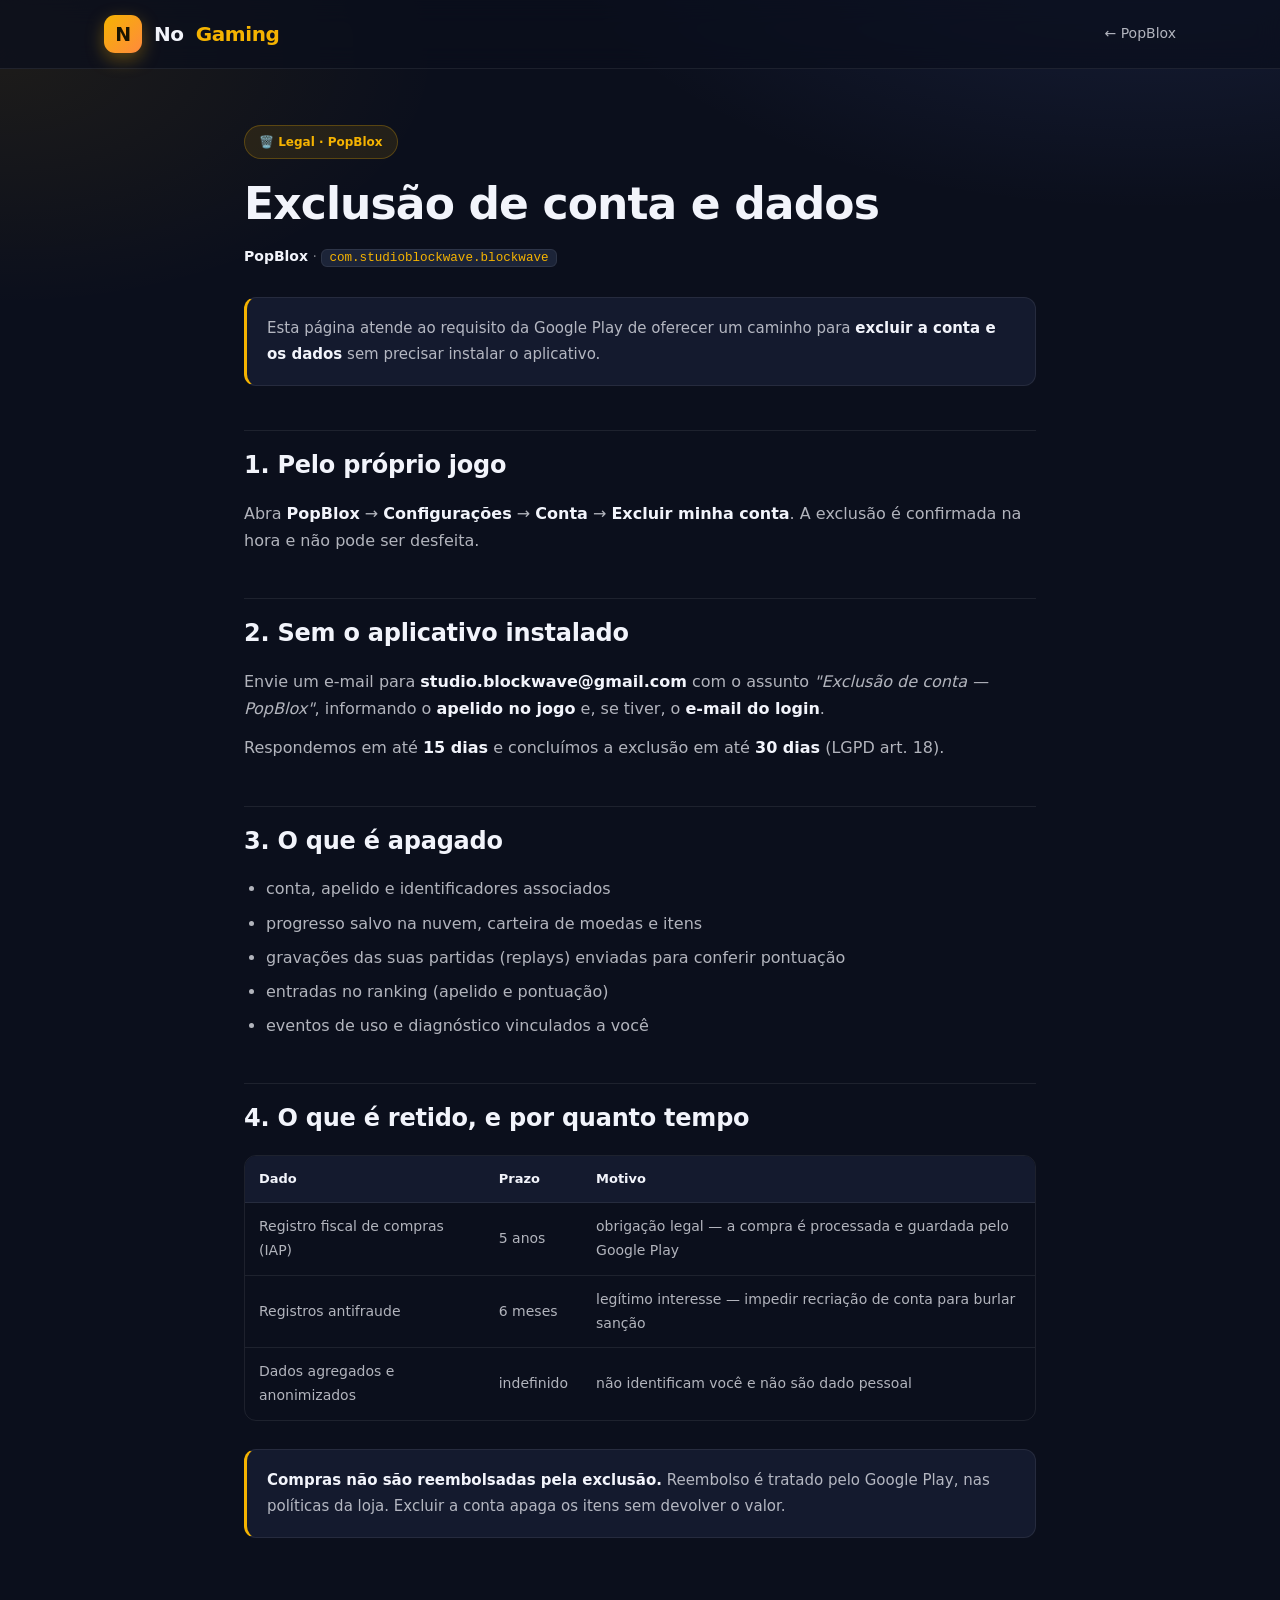
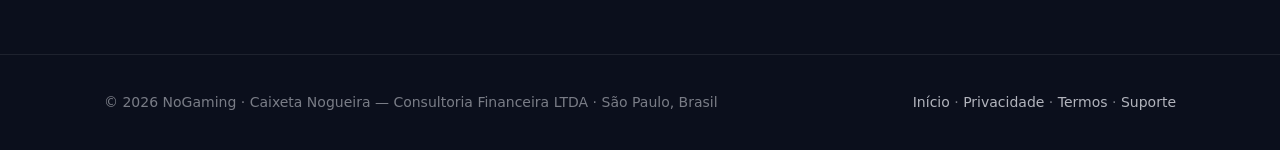
==== exclusao-de-conta.html @ 990e5836 "Documentos legais de PopBlox (gerado por NoGamingKit/Python/legalkit)" ====
<!DOCTYPE html>
<html lang="pt-BR">
<head>
<meta charset="utf-8">
<meta name="viewport" content="width=device-width, initial-scale=1">
<title>Exclusão de conta e dados — PopBlox</title>
<link rel="stylesheet" href="theme.css">
</head>
<body>
<header>
  <div class="nav">
    <a class="brand" href="https://caixeta94.github.io/nogaming-site/"><span class="logo">N</span>No<b>Gaming</b></a>
    <a class="back" href="index.html">← PopBlox</a>
  </div>
</header>
<main class="doc">
  <div class="wrap">
    <div class="kicker">🗑️ Legal · PopBlox</div>
    <h1>Exclusão de conta e dados</h1>
    <p class="meta"><strong>PopBlox</strong> · <code>com.studioblockwave.blockwave</code></p>
    <div class="callout">
      Esta página atende ao requisito da Google Play de oferecer um caminho para
      <strong>excluir a conta e os dados</strong> sem precisar instalar o aplicativo.
    </div>
    <h2>1. Pelo próprio jogo</h2>
    <p>Abra <strong>PopBlox</strong> → <strong>Configurações</strong> →
       <strong>Conta</strong> → <strong>Excluir minha conta</strong>. A exclusão é confirmada
       na hora e não pode ser desfeita.</p>
    <h2>2. Sem o aplicativo instalado</h2>
    <p>Envie um e-mail para <a href="mailto:studio.blockwave@gmail.com?subject=Exclus%C3%A3o%20de%20conta%20-%20PopBlox"><strong>studio.blockwave@gmail.com</strong></a>
       com o assunto <em>"Exclusão de conta — PopBlox"</em>, informando o
       <strong>apelido no jogo</strong> e, se tiver, o <strong>e-mail do login</strong>.</p>
    <p>Respondemos em até <strong>15 dias</strong> e concluímos a exclusão em até
       <strong>30 dias</strong> (LGPD art. 18).</p>
    <h2>3. O que é apagado</h2>
    <ul>
      <li>conta, apelido e identificadores associados</li>
      <li>progresso salvo na nuvem, carteira de moedas e itens</li><li>gravações das suas partidas (replays) enviadas para conferir pontuação</li><li>entradas no ranking (apelido e pontuação)</li>
      <li>eventos de uso e diagnóstico vinculados a você</li>
    </ul>
    <h2>4. O que é retido, e por quanto tempo</h2>
    <div class="table-scroll"><table>
      <tr><th>Dado</th><th>Prazo</th><th>Motivo</th></tr>
      <tr><td>Registro fiscal de compras (IAP)</td><td>5 anos</td><td>obrigação legal — a compra é processada e guardada pelo Google Play</td></tr>
      <tr><td>Registros antifraude</td><td>6 meses</td><td>legítimo interesse — impedir recriação de conta para burlar sanção</td></tr>
      <tr><td>Dados agregados e anonimizados</td><td>indefinido</td><td>não identificam você e não são dado pessoal</td></tr>
    </table></div>
    <div class="callout">
      <strong>Compras não são reembolsadas pela exclusão.</strong> Reembolso é tratado pelo
      Google Play, nas políticas da loja. Excluir a conta apaga os itens sem devolver o valor.
    </div>
  </div>
</main>
<footer>
  <div class="foot">
    <span>© 2026 NoGaming · Caixeta Nogueira — Consultoria Financeira LTDA · São Paulo, Brasil</span>
    <span>
      <a href="index.html">Início</a> ·
      <a href="privacidade.html">Privacidade</a> ·
      <a href="termos.html">Termos</a> ·
      <a href="suporte.html">Suporte</a>
    </span>
  </div>
</footer>
</body>
</html>
---- theme.css ----
:root{
    --bg:#0b0f1c; --surface-1:#141a2e; --surface-2:#1c2438; --surface-3:#28324e;
    --line:rgba(255,255,255,.08); --text:#f2f4fb; --muted:rgba(242,244,251,.72);
    --dim:rgba(242,244,251,.48); --accent:#f5b301; --accent-2:#6c8cff; --ok:#37d67a;
    --radius:16px; --radius-lg:24px;
  }
  *{box-sizing:border-box;margin:0;padding:0}
  html{scroll-behavior:smooth}
  body{
    background:var(--bg); color:var(--text);
    font-family:'Poppins',system-ui,-apple-system,Segoe UI,Roboto,sans-serif;
    line-height:1.7; -webkit-font-smoothing:antialiased;
    background-image:
      radial-gradient(1000px 500px at 90% -10%, rgba(108,140,255,.14), transparent 60%),
      radial-gradient(800px 460px at 0% 6%, rgba(245,179,1,.08), transparent 55%);
    background-attachment:fixed;
  }
  a{color:var(--accent-2);text-decoration:none}
  a:hover{text-decoration:underline}
  .wrap{max-width:840px;margin:0 auto;padding:0 24px}

  header{position:sticky;top:0;z-index:50;backdrop-filter:blur(12px);
    background:rgba(11,15,28,.72);border-bottom:1px solid var(--line)}
  .nav{max-width:1120px;margin:0 auto;padding:0 24px;display:flex;align-items:center;
    justify-content:space-between;height:68px}
  .brand{display:flex;align-items:center;gap:12px;font-weight:800;font-size:20px;letter-spacing:-.02em;color:var(--text)}
  .brand:hover{text-decoration:none}
  .logo{width:38px;height:38px;border-radius:11px;display:grid;place-items:center;
    background:linear-gradient(135deg,var(--accent),#ff8a3d);color:#1a1400;font-weight:800;font-size:19px;
    box-shadow:0 6px 18px rgba(245,179,1,.35)}
  .brand b{color:var(--accent)}
  .back{font-size:14px;color:var(--muted)}
  .back:hover{color:var(--text)}

  .doc{padding:56px 0 40px}
  .kicker{display:inline-flex;align-items:center;gap:8px;font-size:12px;font-weight:600;
    color:var(--accent);background:rgba(245,179,1,.10);border:1px solid rgba(245,179,1,.25);
    padding:6px 14px;border-radius:999px;margin-bottom:20px}
  h1{font-size:clamp(30px,5vw,44px);font-weight:800;letter-spacing:-.02em;line-height:1.12;margin-bottom:16px}
  .meta{color:var(--dim);font-size:14px;margin-bottom:8px}

  .callout{background:var(--surface-1);border:1px solid var(--line);border-left:3px solid var(--accent);
    border-radius:12px;padding:18px 20px;margin:28px 0;color:var(--muted);font-size:15px}

  h2{font-size:24px;font-weight:700;letter-spacing:-.01em;margin:44px 0 14px;padding-top:14px;
    border-top:1px solid var(--line)}
  h3{font-size:18px;font-weight:600;margin:26px 0 10px;color:var(--text)}
  p{color:var(--muted);margin:12px 0}
  ul,ol{color:var(--muted);margin:12px 0 12px 22px}
  li{margin:7px 0}
  strong{color:var(--text);font-weight:600}
  code{background:var(--surface-2);border:1px solid var(--line);border-radius:6px;
    padding:1px 7px;font-size:.9em;color:var(--accent)}

  .table-scroll{overflow-x:auto;margin:16px 0;border:1px solid var(--line);border-radius:12px}
  table{width:100%;border-collapse:collapse;font-size:14px;min-width:480px}
  th,td{text-align:left;padding:12px 14px;border-bottom:1px solid var(--line);color:var(--muted)}
  th{background:var(--surface-1);color:var(--text);font-weight:600;font-size:13px}
  tr:last-child td{border-bottom:none}

  .yes{color:var(--ok)} .no{color:#ff6b6b}

  footer{border-top:1px solid var(--line);padding:36px 0;margin-top:48px}
  .foot{max-width:1120px;margin:0 auto;padding:0 24px;display:flex;justify-content:space-between;
    align-items:center;gap:20px;flex-wrap:wrap;font-size:14px;color:var(--dim)}
  .foot a{color:var(--muted)} .foot a:hover{color:var(--text)}
  .foot-links{display:flex;gap:22px;flex-wrap:wrap}
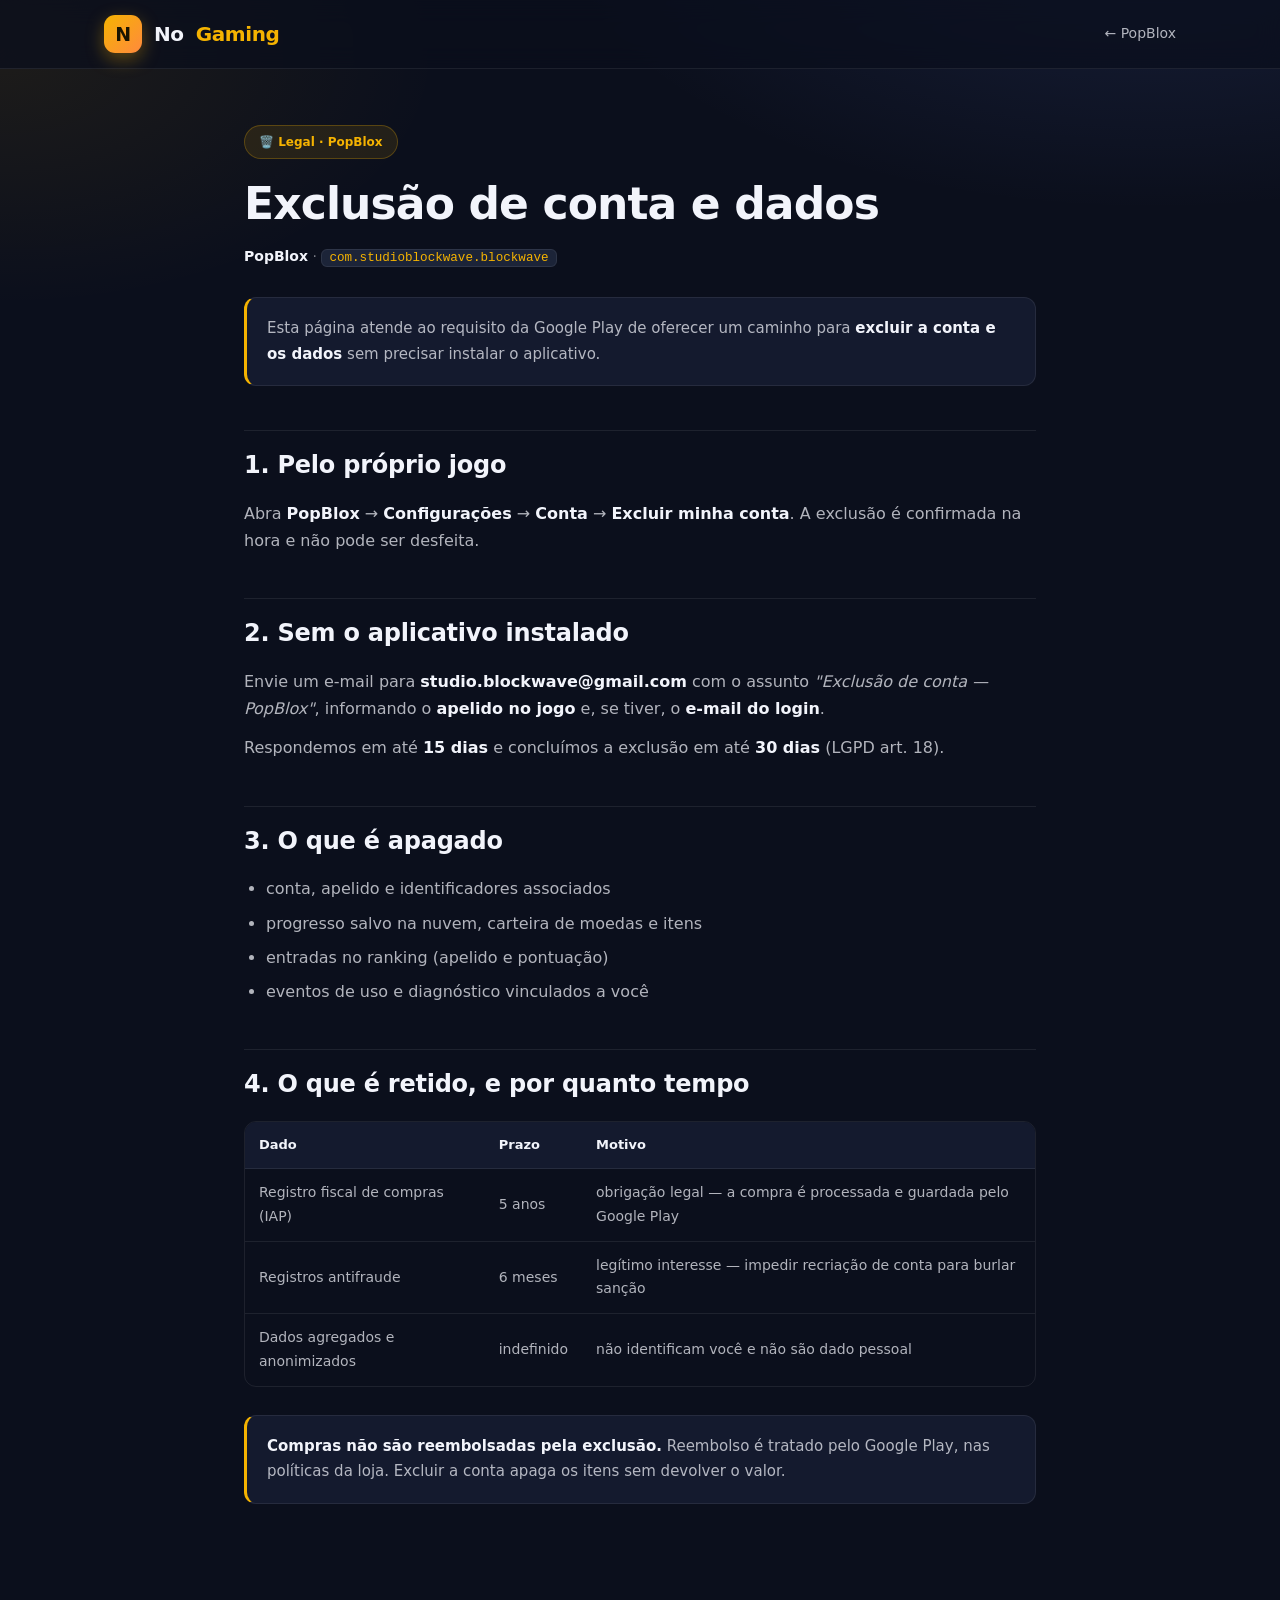
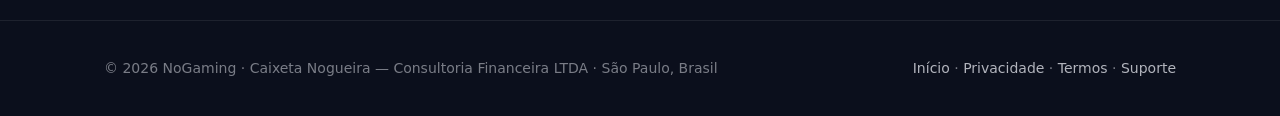
==== commit 120dc30b: "Selo de rascunho nos nao-conferidos; PopBlox conferido contra o projeto real (AdMob, Billing, AppsFl" ====
--- a/exclusao-de-conta.html
+++ b/exclusao-de-conta.html
@@ -18,6 +18,7 @@
     <div class="kicker">🗑️ Legal · PopBlox</div>
     <h1>Exclusão de conta e dados</h1>
     <p class="meta"><strong>PopBlox</strong> · <code>com.studioblockwave.blockwave</code></p>
+
     <div class="callout">
       Esta página atende ao requisito da Google Play de oferecer um caminho para
       <strong>excluir a conta e os dados</strong> sem precisar instalar o aplicativo.
@@ -35,7 +36,7 @@
     <h2>3. O que é apagado</h2>
     <ul>
       <li>conta, apelido e identificadores associados</li>
-      <li>progresso salvo na nuvem, carteira de moedas e itens</li><li>gravações das suas partidas (replays) enviadas para conferir pontuação</li><li>entradas no ranking (apelido e pontuação)</li>
+      <li>progresso salvo na nuvem, carteira de moedas e itens</li><li>entradas no ranking (apelido e pontuação)</li>
       <li>eventos de uso e diagnóstico vinculados a você</li>
     </ul>
     <h2>4. O que é retido, e por quanto tempo</h2>
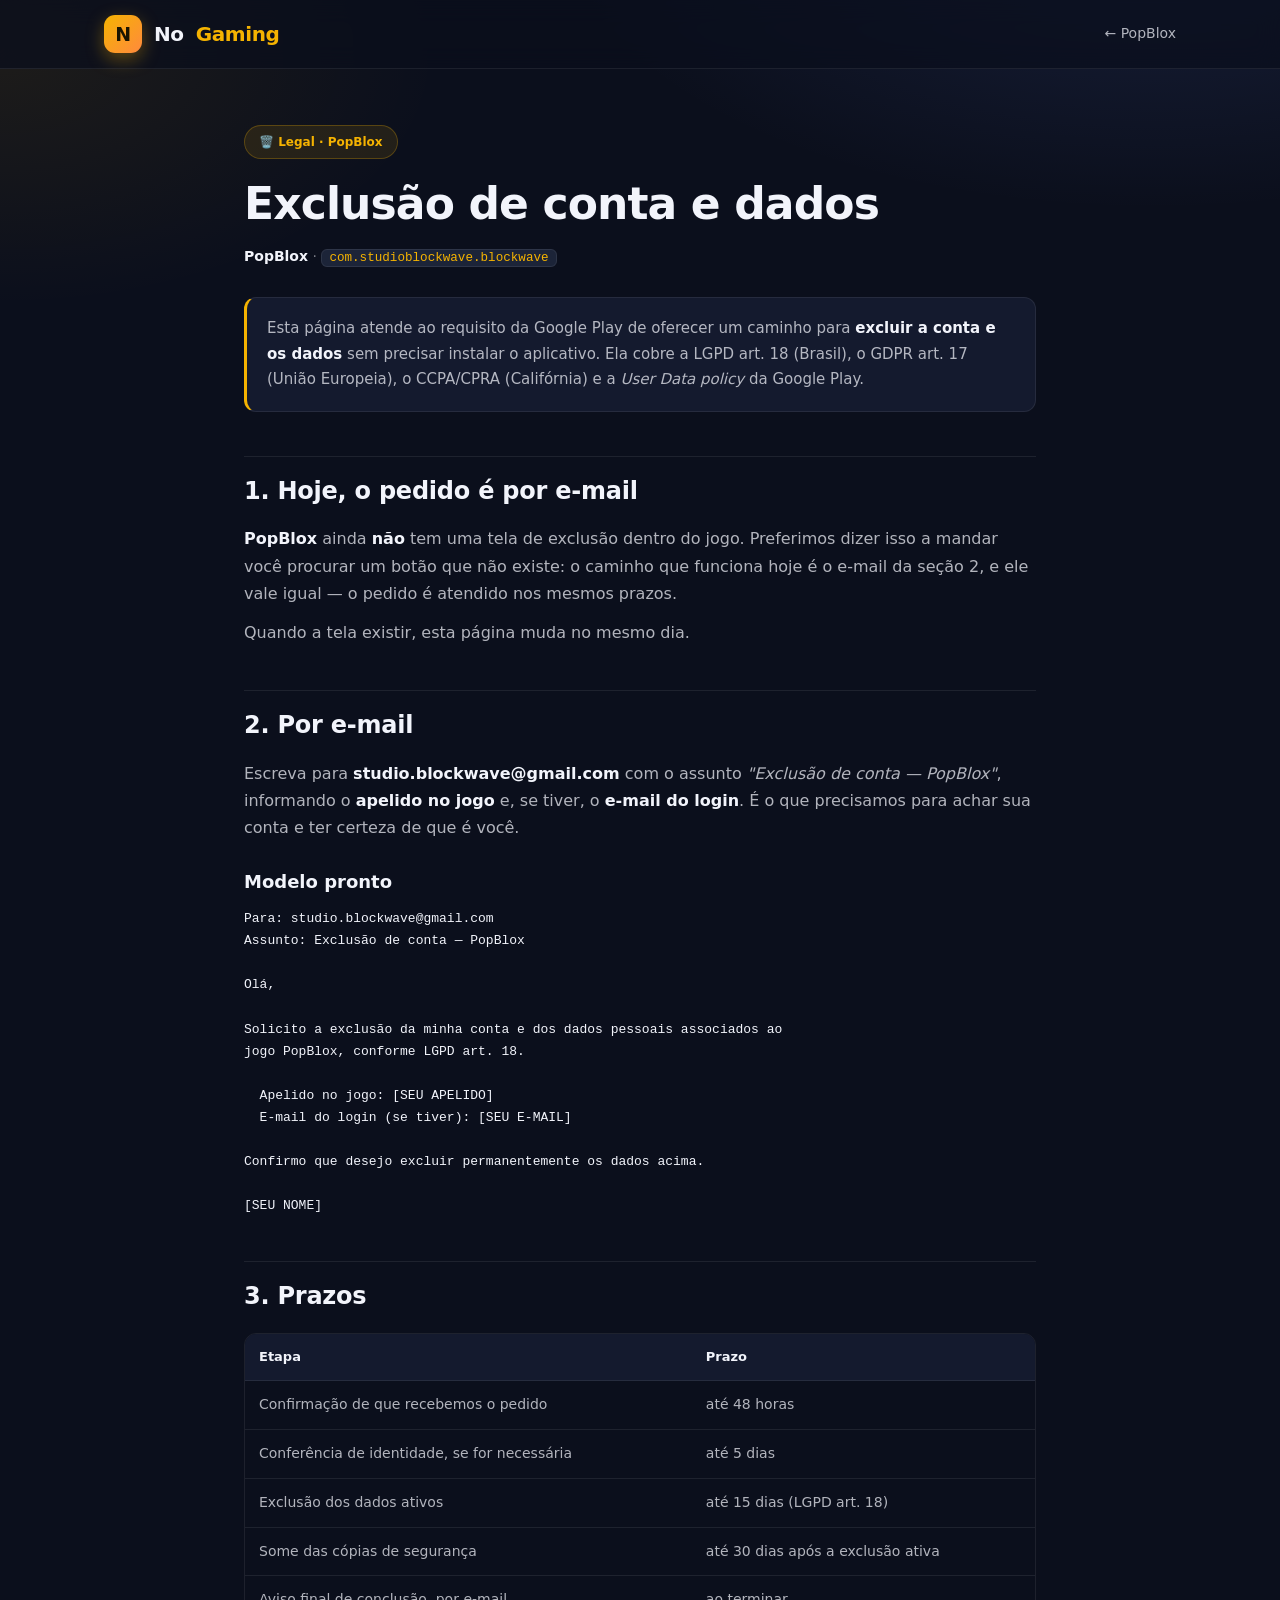
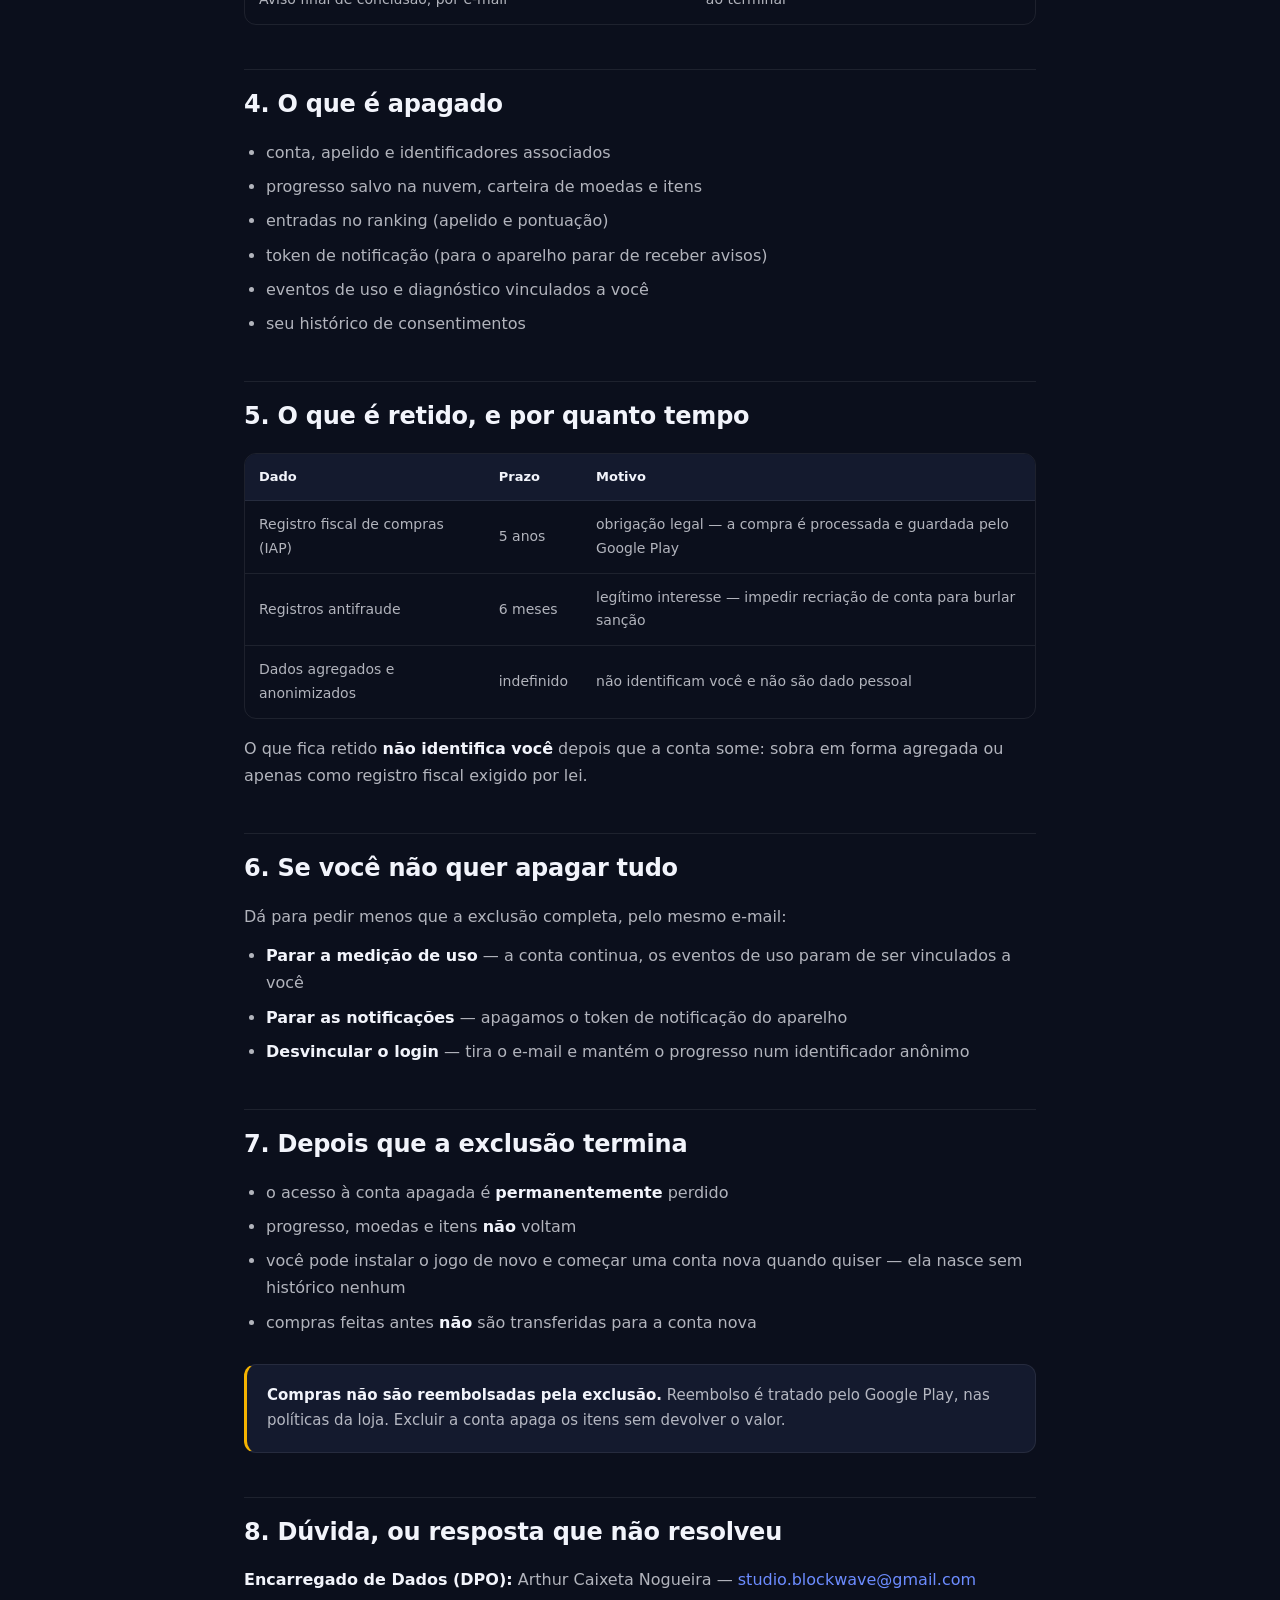
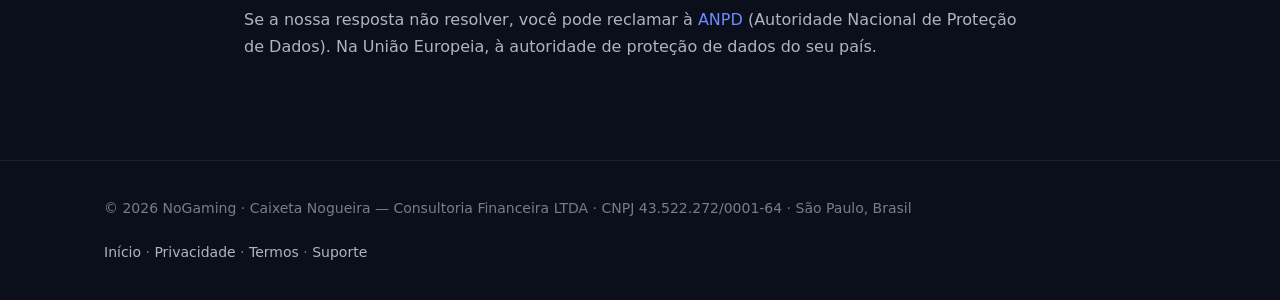
==== commit 1dbba770: "legal(popblox): regera pelo kit de 29/ago — a ficha no ar esta desatualizada Os HTML sao gerados por" ====
--- a/exclusao-de-conta.html
+++ b/exclusao-de-conta.html
@@ -22,39 +22,90 @@
     <div class="callout">
       Esta página atende ao requisito da Google Play de oferecer um caminho para
       <strong>excluir a conta e os dados</strong> sem precisar instalar o aplicativo.
+      Ela cobre a LGPD art. 18 (Brasil), o GDPR art. 17 (União Europeia), o
+      CCPA/CPRA (Califórnia) e a <em>User Data policy</em> da Google Play.
     </div>
-    <h2>1. Pelo próprio jogo</h2>
-    <p>Abra <strong>PopBlox</strong> → <strong>Configurações</strong> →
-       <strong>Conta</strong> → <strong>Excluir minha conta</strong>. A exclusão é confirmada
-       na hora e não pode ser desfeita.</p>
-    <h2>2. Sem o aplicativo instalado</h2>
-    <p>Envie um e-mail para <a href="mailto:studio.blockwave@gmail.com?subject=Exclus%C3%A3o%20de%20conta%20-%20PopBlox"><strong>studio.blockwave@gmail.com</strong></a>
-       com o assunto <em>"Exclusão de conta — PopBlox"</em>, informando o
-       <strong>apelido no jogo</strong> e, se tiver, o <strong>e-mail do login</strong>.</p>
-    <p>Respondemos em até <strong>15 dias</strong> e concluímos a exclusão em até
-       <strong>30 dias</strong> (LGPD art. 18).</p>
-    <h2>3. O que é apagado</h2>
+    <h2>1. Hoje, o pedido é por e-mail</h2>
+    <p><strong>PopBlox</strong> ainda <strong>não</strong> tem uma tela de exclusão
+       dentro do jogo. Preferimos dizer isso a mandar você procurar um botão que não existe:
+       o caminho que funciona hoje é o e-mail da seção 2, e ele vale igual — o pedido é
+       atendido nos mesmos prazos.</p>
+    <p>Quando a tela existir, esta página muda no mesmo dia.</p>
+    <h2>2. Por e-mail</h2>
+    <p>Escreva para <a href="mailto:studio.blockwave@gmail.com?subject=Exclus%C3%A3o%20de%20conta%20-%20PopBlox"><strong>studio.blockwave@gmail.com</strong></a>
+       com o assunto <em>"Exclusão de conta — PopBlox"</em>, informando o <strong>apelido no jogo</strong> e,
+       se tiver, o <strong>e-mail do login</strong>. É o que precisamos para achar sua conta
+       e ter certeza de que é você.</p>
+    <h3>Modelo pronto</h3>
+    <pre>Para: studio.blockwave@gmail.com
+Assunto: Exclusão de conta — PopBlox
+
+Olá,
+
+Solicito a exclusão da minha conta e dos dados pessoais associados ao
+jogo PopBlox, conforme LGPD art. 18.
+
+  Apelido no jogo: [SEU APELIDO]
+  E-mail do login (se tiver): [SEU E-MAIL]
+
+Confirmo que desejo excluir permanentemente os dados acima.
+
+[SEU NOME]</pre>
+    <h2>3. Prazos</h2>
+    <div class="table-scroll"><table>
+      <tr><th>Etapa</th><th>Prazo</th></tr>
+      <tr><td>Confirmação de que recebemos o pedido</td><td>até 48 horas</td></tr>
+      <tr><td>Conferência de identidade, se for necessária</td><td>até 5 dias</td></tr>
+      <tr><td>Exclusão dos dados ativos</td><td>até 15 dias (LGPD art. 18)</td></tr>
+      <tr><td>Some das cópias de segurança</td><td>até 30 dias após a exclusão ativa</td></tr>
+      <tr><td>Aviso final de conclusão, por e-mail</td><td>ao terminar</td></tr>
+    </table></div>
+    <h2>4. O que é apagado</h2>
     <ul>
       <li>conta, apelido e identificadores associados</li>
-      <li>progresso salvo na nuvem, carteira de moedas e itens</li><li>entradas no ranking (apelido e pontuação)</li>
+      <li>progresso salvo na nuvem, carteira de moedas e itens</li><li>entradas no ranking (apelido e pontuação)</li><li>token de notificação (para o aparelho parar de receber avisos)</li>
       <li>eventos de uso e diagnóstico vinculados a você</li>
+      <li>seu histórico de consentimentos</li>
     </ul>
-    <h2>4. O que é retido, e por quanto tempo</h2>
+    <h2>5. O que é retido, e por quanto tempo</h2>
     <div class="table-scroll"><table>
       <tr><th>Dado</th><th>Prazo</th><th>Motivo</th></tr>
       <tr><td>Registro fiscal de compras (IAP)</td><td>5 anos</td><td>obrigação legal — a compra é processada e guardada pelo Google Play</td></tr>
       <tr><td>Registros antifraude</td><td>6 meses</td><td>legítimo interesse — impedir recriação de conta para burlar sanção</td></tr>
       <tr><td>Dados agregados e anonimizados</td><td>indefinido</td><td>não identificam você e não são dado pessoal</td></tr>
     </table></div>
+    <p>O que fica retido <strong>não identifica você</strong> depois que a conta some: sobra em
+       forma agregada ou apenas como registro fiscal exigido por lei.</p>
+    <h2>6. Se você não quer apagar tudo</h2>
+    <p>Dá para pedir menos que a exclusão completa, pelo mesmo e-mail:</p>
+    <ul>
+      <li><strong>Parar a medição de uso</strong> — a conta continua, os eventos de uso param de ser vinculados a você</li>
+      <li><strong>Parar as notificações</strong> — apagamos o token de notificação do aparelho</li>
+      <li><strong>Desvincular o login</strong> — tira o e-mail e mantém o progresso num identificador anônimo</li>
+    </ul>
+    <h2>7. Depois que a exclusão termina</h2>
+    <ul>
+      <li>o acesso à conta apagada é <strong>permanentemente</strong> perdido</li>
+      <li>progresso, moedas e itens <strong>não</strong> voltam</li>
+      <li>você pode instalar o jogo de novo e começar uma conta nova quando quiser — ela nasce sem histórico nenhum</li>
+      <li>compras feitas antes <strong>não</strong> são transferidas para a conta nova</li>
+    </ul>
     <div class="callout">
       <strong>Compras não são reembolsadas pela exclusão.</strong> Reembolso é tratado pelo
       Google Play, nas políticas da loja. Excluir a conta apaga os itens sem devolver o valor.
     </div>
+    <h2>8. Dúvida, ou resposta que não resolveu</h2>
+    <p><strong>Encarregado de Dados (DPO):</strong> Arthur Caixeta Nogueira —
+       <a href="mailto:studio.blockwave@gmail.com">studio.blockwave@gmail.com</a></p>
+    <p>Se a nossa resposta não resolver, você pode reclamar à
+       <a href="https://www.gov.br/anpd" target="_blank" rel="noopener">ANPD</a>
+       (Autoridade Nacional de Proteção de Dados). Na União Europeia, à autoridade
+       de proteção de dados do seu país.</p>
   </div>
 </main>
 <footer>
   <div class="foot">
-    <span>© 2026 NoGaming · Caixeta Nogueira — Consultoria Financeira LTDA · São Paulo, Brasil</span>
+    <span>© 2026 NoGaming · Caixeta Nogueira — Consultoria Financeira LTDA · CNPJ 43.522.272/0001-64 · São Paulo, Brasil</span>
     <span>
       <a href="index.html">Início</a> ·
       <a href="privacidade.html">Privacidade</a> ·
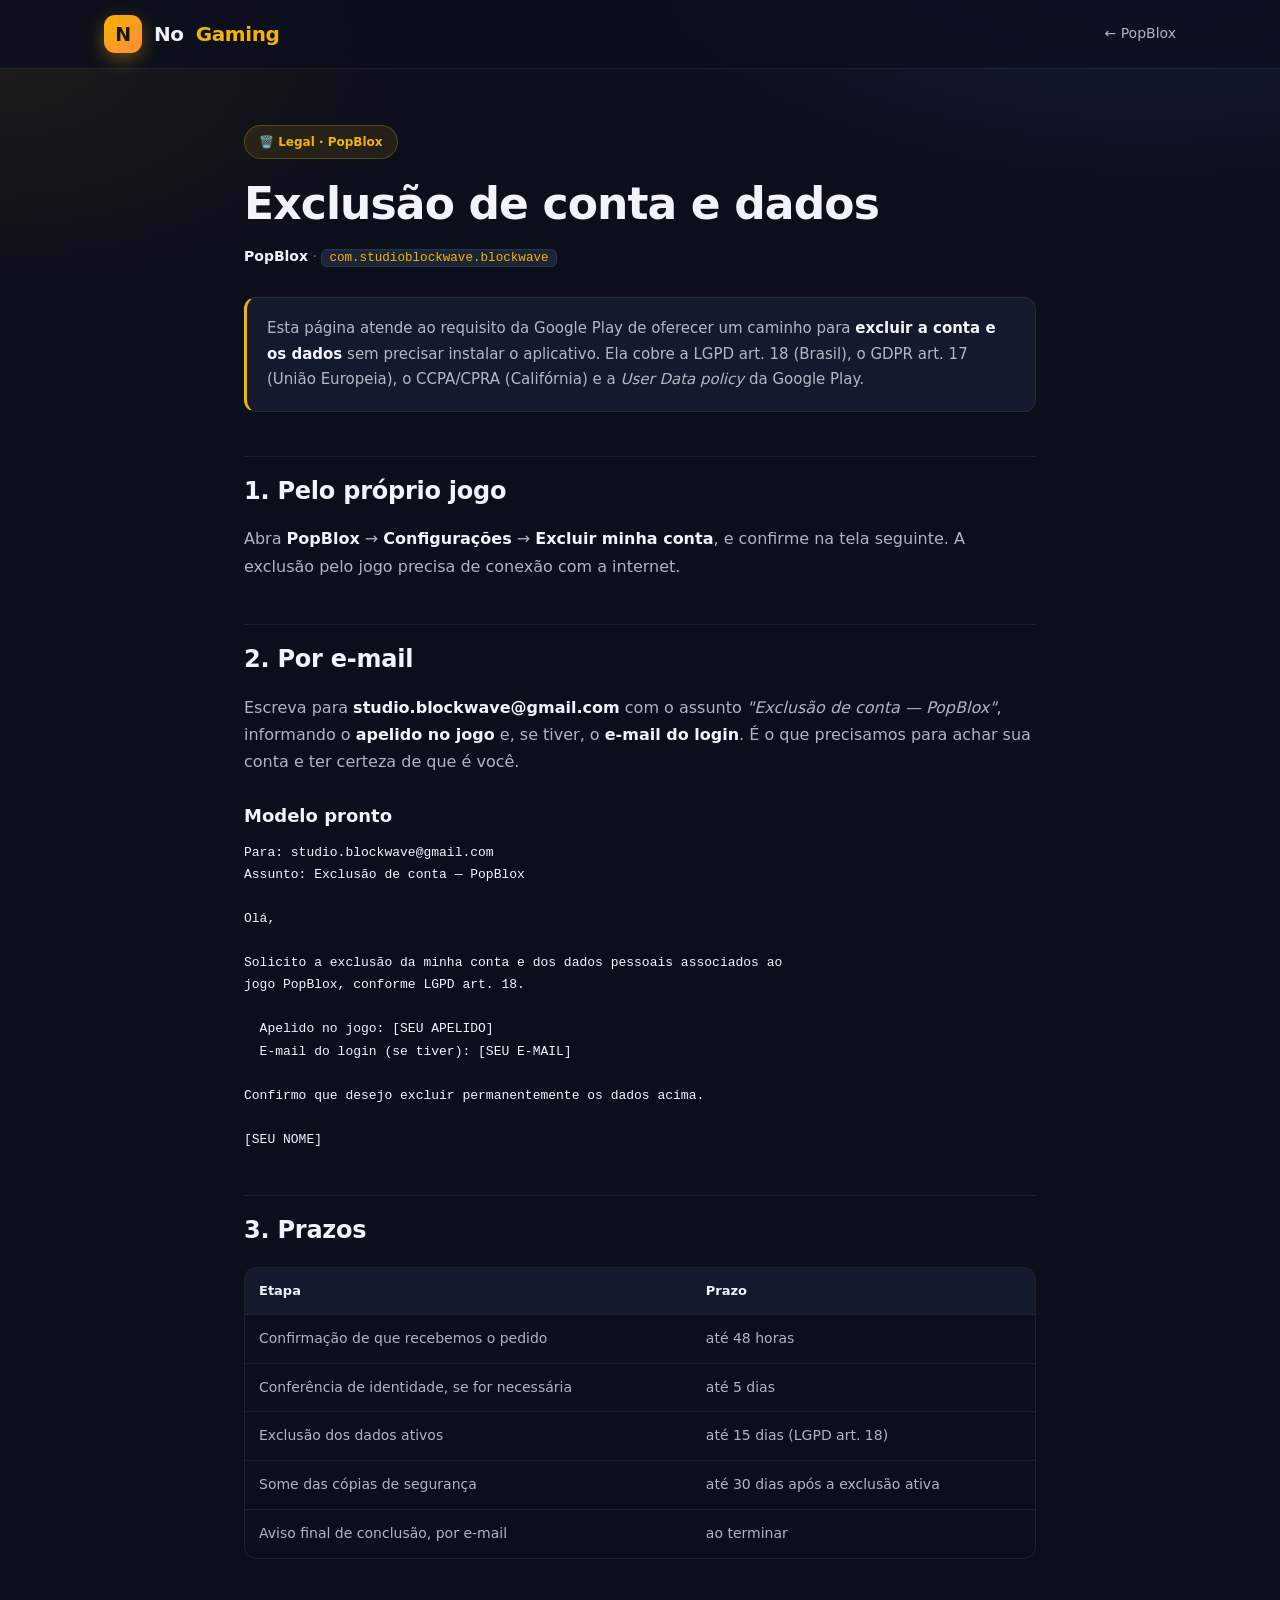
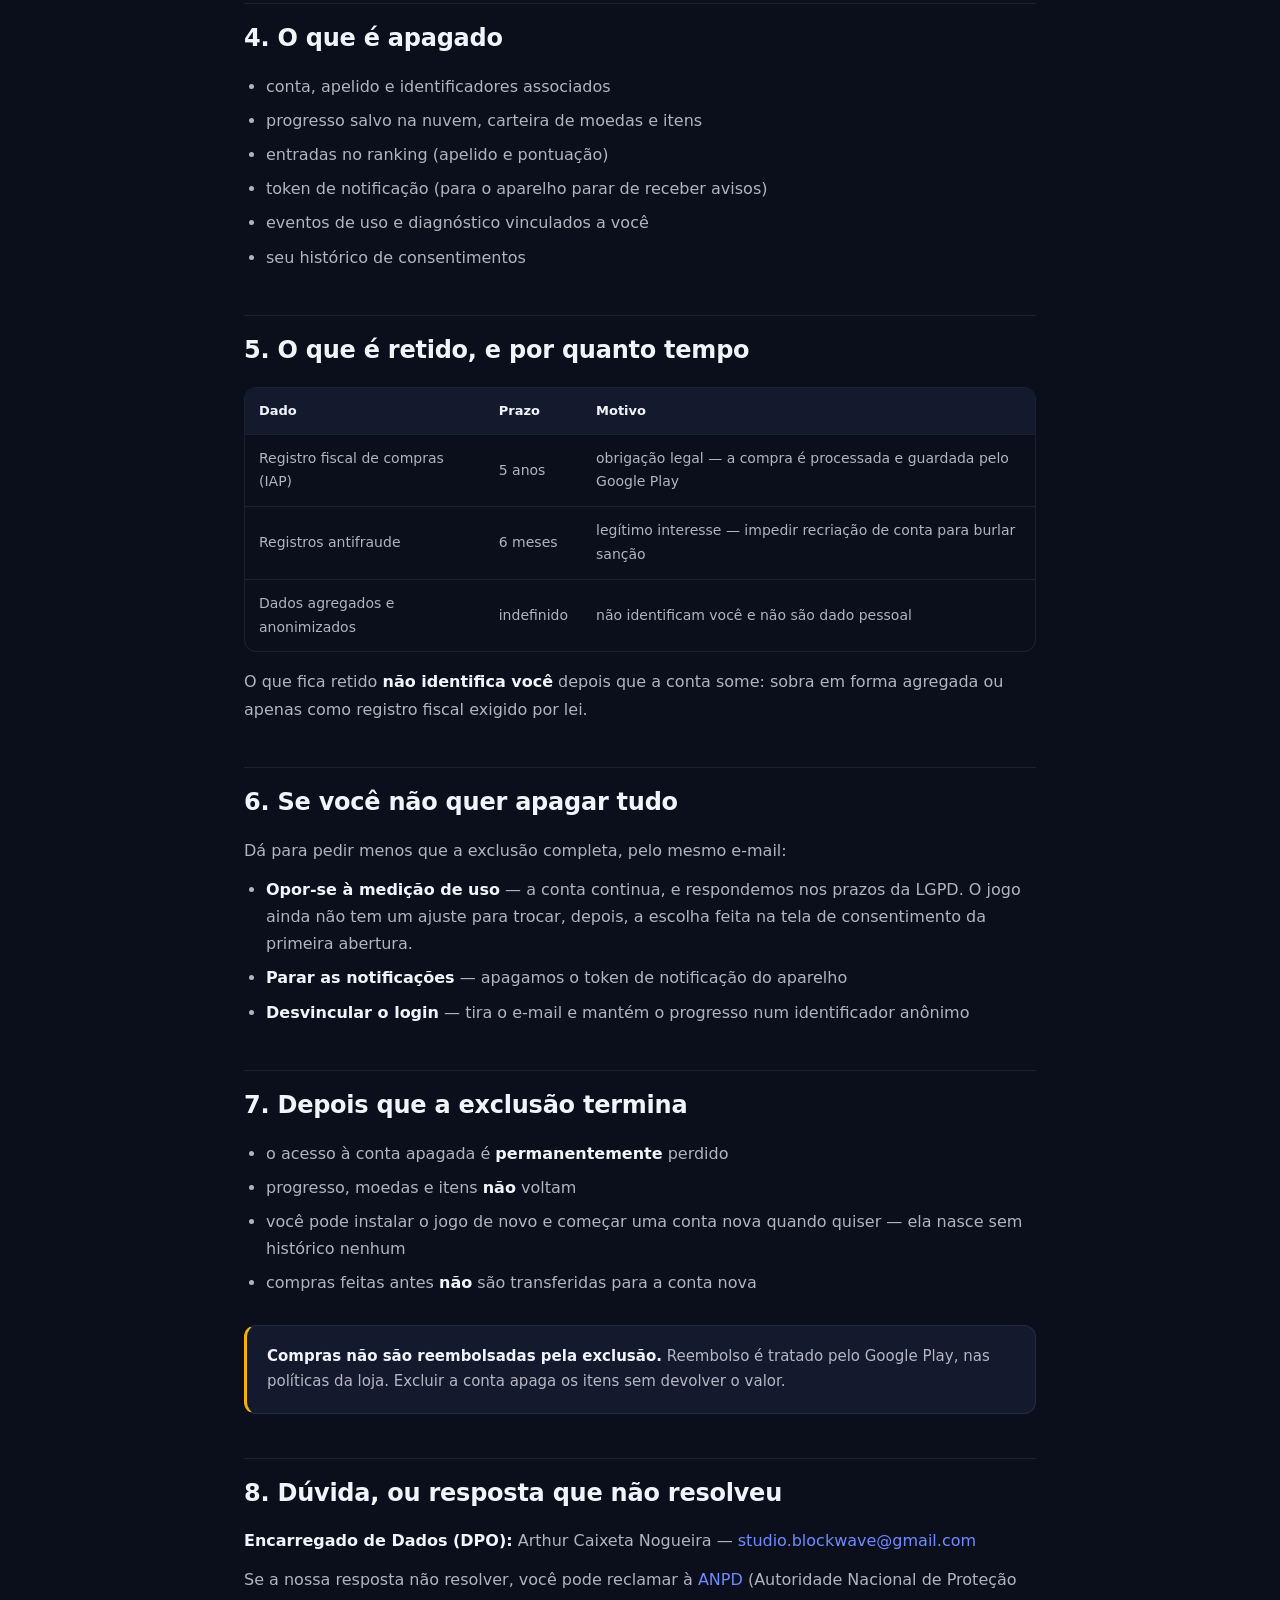
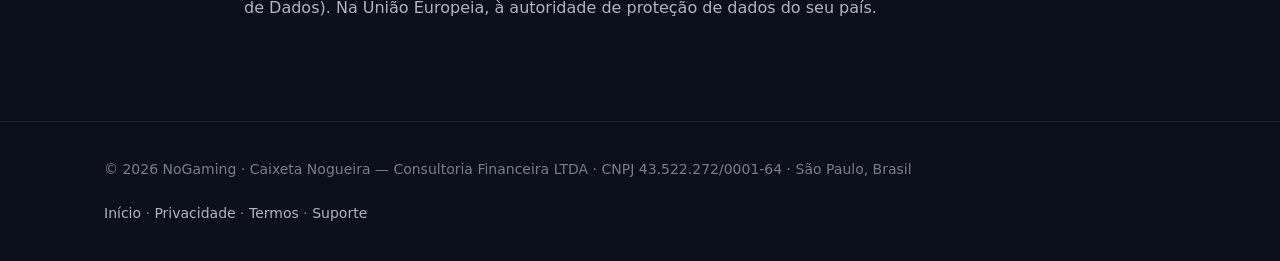
==== commit e12c61cc: "Páginas legais regeradas pelo legalkit (NoGamingKit#176): exclusão no app, compras e recusas sem aju" ====
--- a/exclusao-de-conta.html
+++ b/exclusao-de-conta.html
@@ -25,12 +25,9 @@
       Ela cobre a LGPD art. 18 (Brasil), o GDPR art. 17 (União Europeia), o
       CCPA/CPRA (Califórnia) e a <em>User Data policy</em> da Google Play.
     </div>
-    <h2>1. Hoje, o pedido é por e-mail</h2>
-    <p><strong>PopBlox</strong> ainda <strong>não</strong> tem uma tela de exclusão
-       dentro do jogo. Preferimos dizer isso a mandar você procurar um botão que não existe:
-       o caminho que funciona hoje é o e-mail da seção 2, e ele vale igual — o pedido é
-       atendido nos mesmos prazos.</p>
-    <p>Quando a tela existir, esta página muda no mesmo dia.</p>
+    <h2>1. Pelo próprio jogo</h2>
+    <p>Abra <strong>PopBlox</strong> → <strong>Configurações</strong> → <strong>Excluir minha conta</strong>, e confirme na tela seguinte.
+       A exclusão pelo jogo precisa de conexão com a internet.</p>
     <h2>2. Por e-mail</h2>
     <p>Escreva para <a href="mailto:studio.blockwave@gmail.com?subject=Exclus%C3%A3o%20de%20conta%20-%20PopBlox"><strong>studio.blockwave@gmail.com</strong></a>
        com o assunto <em>"Exclusão de conta — PopBlox"</em>, informando o <strong>apelido no jogo</strong> e,
@@ -79,7 +76,7 @@
     <h2>6. Se você não quer apagar tudo</h2>
     <p>Dá para pedir menos que a exclusão completa, pelo mesmo e-mail:</p>
     <ul>
-      <li><strong>Parar a medição de uso</strong> — a conta continua, os eventos de uso param de ser vinculados a você</li>
+      <li><strong>Opor-se à medição de uso</strong> — a conta continua, e respondemos nos prazos da LGPD. O jogo ainda não tem um ajuste para trocar, depois, a escolha feita na tela de consentimento da primeira abertura.</li>
       <li><strong>Parar as notificações</strong> — apagamos o token de notificação do aparelho</li>
       <li><strong>Desvincular o login</strong> — tira o e-mail e mantém o progresso num identificador anônimo</li>
     </ul>
